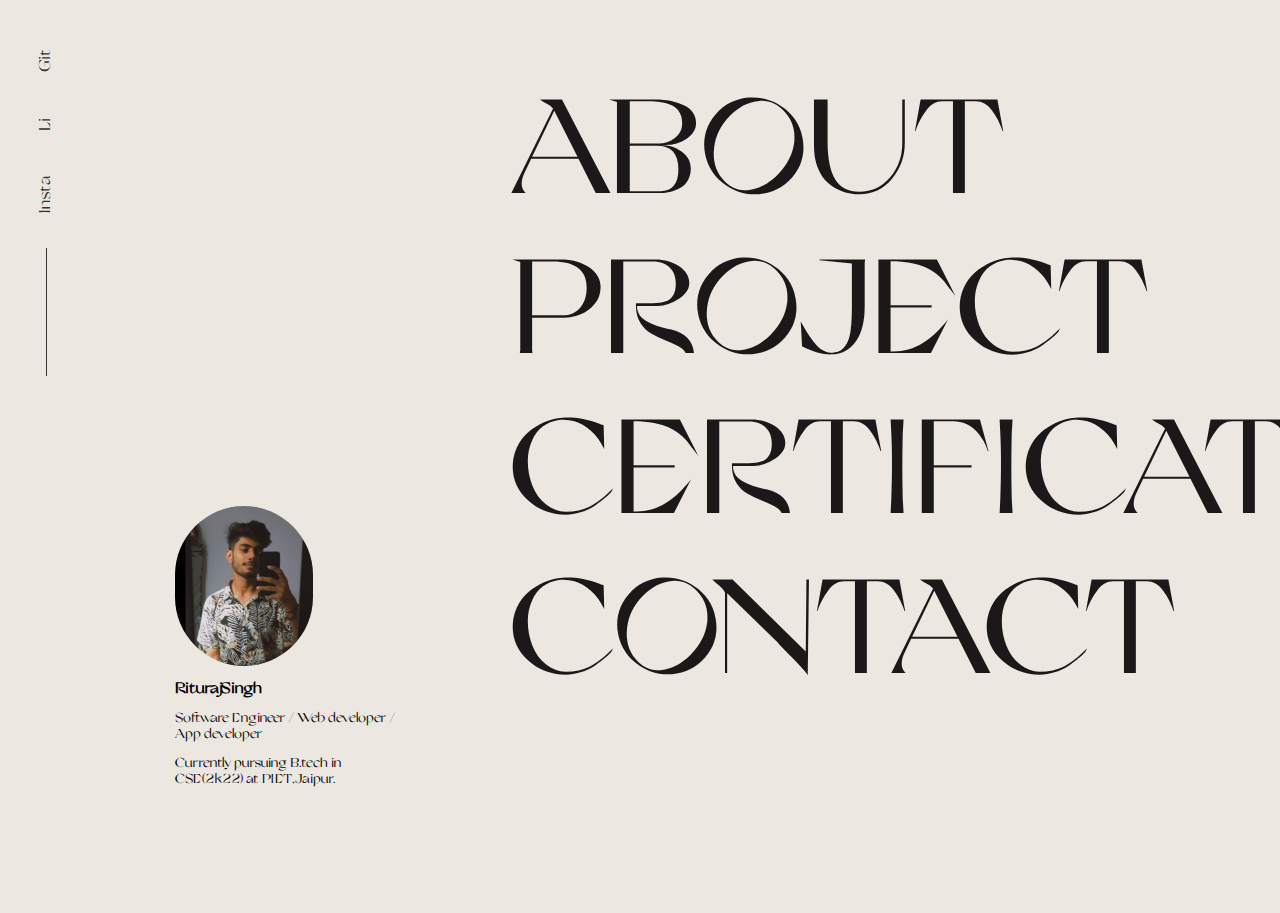
==== index.html @ 9a1d00aa "Add files via upload" ====
<!DOCTYPE html>
<html lang="en">
<head>
    <meta charset="UTF-8">
    <meta name="viewport" content="width=device-width, initial-scale=1.0">
    <title>Hello there!</title>
    <link rel="stylesheet" href="style.css">
</head>
<body>
    <div class="container">
        <div class="nav-list"><a href="https://github.com/RiturajS12">Git</a></div>
        <div class="nav-list"><a href="https://www.linkedin.com/in/rituraj-singh-530876278/">Li</a></div>
        <div class="nav-list"><a class="ins" href="https://www.instagram.com/_its_rrj/">Insta</a></div>
        <div class="nav-line"></div>
    </div>
    <div class="ab">
        <img src="/WhatsApp Image 2023-09-28 at 10.14.01_6f298375.jpg" alt="Rituraj">
        <h1>Rituraj Singh</h1>
        <p>Software Engineer / Web developer / App developer</p>
        <p>Currently pursuing B.tech in CSE(2k22) at PIET,Jaipur.</p>
    </div>
    <div class="options">
        <a href="about.html">About</a>
        <a href="project.html">Project</a>
        <a href="certificate.html">Certificates</a>
        <a href="contact.html">Contact</a>
    </div>
    <script src="/main.js"></script>
</body>
</html>
---- style.css ----
@font-face {
  font-family: "GrandSlang-Roman";
  src: url("/fonts/GrandSlang-Roman.otf") format("woff2");
}

* {
  box-sizing: border-box;
}

html,
body {
  width: 100%;
  height: 100%;
  margin: 0%;
  padding: 0%;
  background-color: #ece7e1;
  overflow: hidden;
}

.container {
  display: flex;
  flex-direction: column;
  height: 100vh;
  width: 2%;
  margin-top: 1%;
  padding: 2%;
  gap: 20px;
  position: absolute;
  top: -100vh;
  transition: top 1s ease;
}

body.loaded .container {
  top: 0;
}

body.loaded .options {
  opacity: 1;
  transform: translateY(0);
}

.nav-list {
  width: 2%;
  margin: 10px;
  font-family: "GrandSlang-Roman", sans-serif;
}

.nav-line {
  width: 1px;
  height: 15%;
  background-color: #333;
  margin: 0 20px;
}

.nav-list a {
  text-decoration: none;
  color: #333;
  transform: rotate(180deg);
  display: inline-block;
  writing-mode: vertical-rl;
}

.nav-list a:hover {
  text-decoration-line: line-through;
}

.ab {
  position: absolute;
  left: 175px;
  bottom: 100px;
  width: 18%;
}

.ab img {
  object-fit: cover;
  border-radius: 100px;
  width: 60%;
  height: 160px;
}

.ab h1 {
  font-family: "GrandSlang-Roman", sans-serif;
  font-size: 15px;
}

p {
  font-family: "GrandSlang-Roman", sans-serif;
  font-size: 13px;
}

.options {
  opacity: 0;
  transform: translateY(-50px);
  transition: opacity 1s, transform 1s;
  position: absolute;
  left: 510px;
  top: 72px;
  width: 18%;
}

.options a {
  text-transform: uppercase;
  text-decoration: none;
  color: #1a1818;
  font-family: "GrandSlang-Roman", sans-serif;
  font-size: 135px;
  display: flex;
}

.options a:hover {
  text-decoration: none;
  color: #1a1818;
  font-family: "GrandSlang-Roman", sans-serif;
  font-style: italic;
  font-size: 135px;
  display: flex;
}

@media screen and (max-width: 768px) {
  .container {
    width: 100%;
  }
  .ins{
    width: 100%;
    height: 100%;
  }
  .options {
    position: static;
    width: 100%;
    text-align: center;
  }

  .options a {
    font-size: 58px;
  }
  .options a:hover{
    font-size: 58px;
  }
  .ab {
    position: relative;
    left: auto;
    top: 10%;
    width: 100%;
    height: 50%;
    text-align: center;
  }
 .ab img{
  width: 50%;
  height: 50%;
 }
  .nav-list,
  .nav-line {
    display: flex;
  }
}
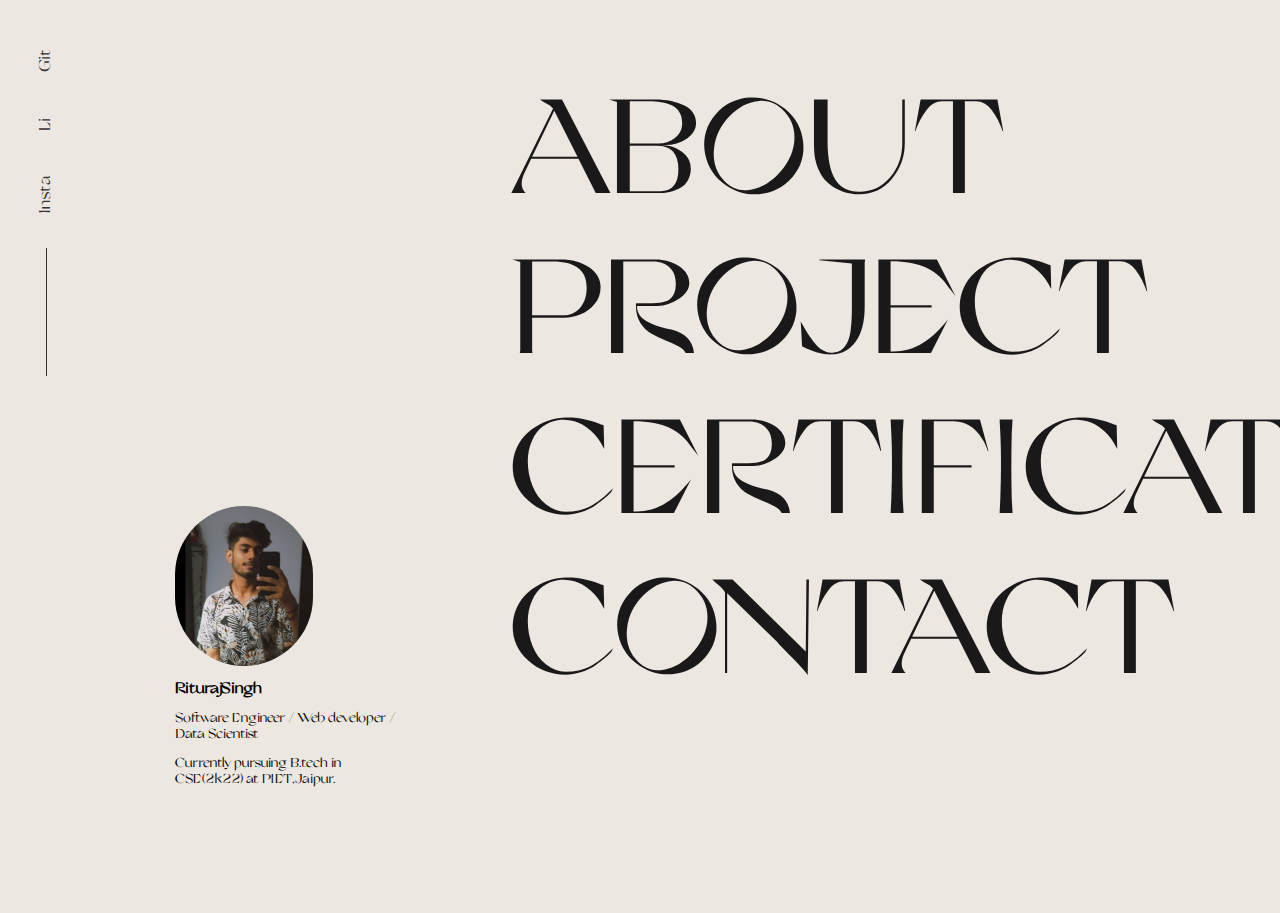
==== commit bdcbcd5f: "Update index.html" ====
--- a/index.html
+++ b/index.html
@@ -16,7 +16,7 @@
     <div class="ab">
         <img src="/WhatsApp Image 2023-09-28 at 10.14.01_6f298375.jpg" alt="Rituraj">
         <h1>Rituraj Singh</h1>
-        <p>Software Engineer / Web developer / App developer</p>
+        <p>Software Engineer / Web developer / Data Scientist</p>
         <p>Currently pursuing B.tech in CSE(2k22) at PIET,Jaipur.</p>
     </div>
     <div class="options">
@@ -27,4 +27,4 @@
     </div>
     <script src="/main.js"></script>
 </body>
-</html>+</html>
--- a/style.css
+++ b/style.css
@@ -121,8 +121,7 @@
     width: 100%;
   }
   .ins{
-    width: 100%;
-    height: 100%;
+    width: 10px;
   }
   .options {
     position: static;
@@ -131,6 +130,8 @@
   }
 
   .options a {
+    position: relative;
+    top: 80px;
     font-size: 58px;
   }
   .options a:hover{
@@ -138,10 +139,10 @@
   }
   .ab {
     position: relative;
-    left: auto;
+    left:50px;
     top: 10%;
-    width: 100%;
-    height: 50%;
+    width: 80%;
+    height: 40%;
     text-align: center;
   }
  .ab img{
